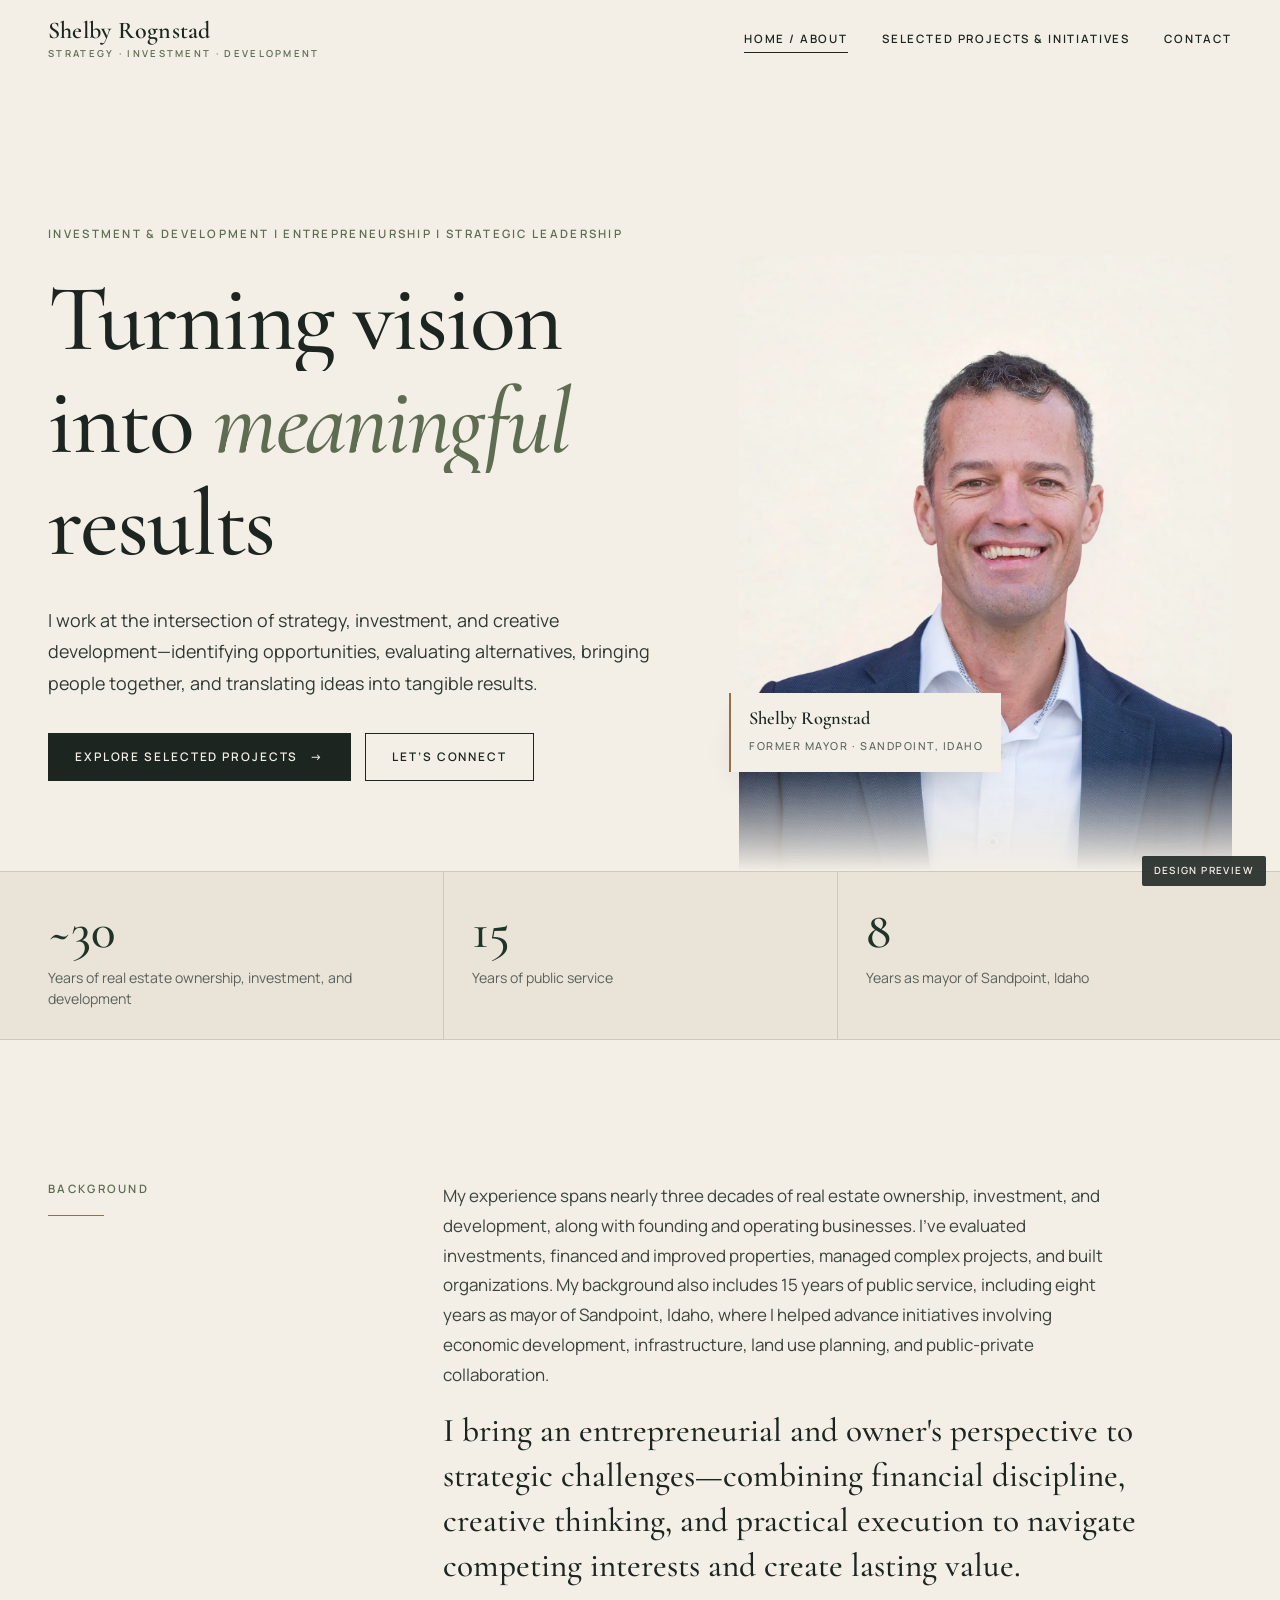
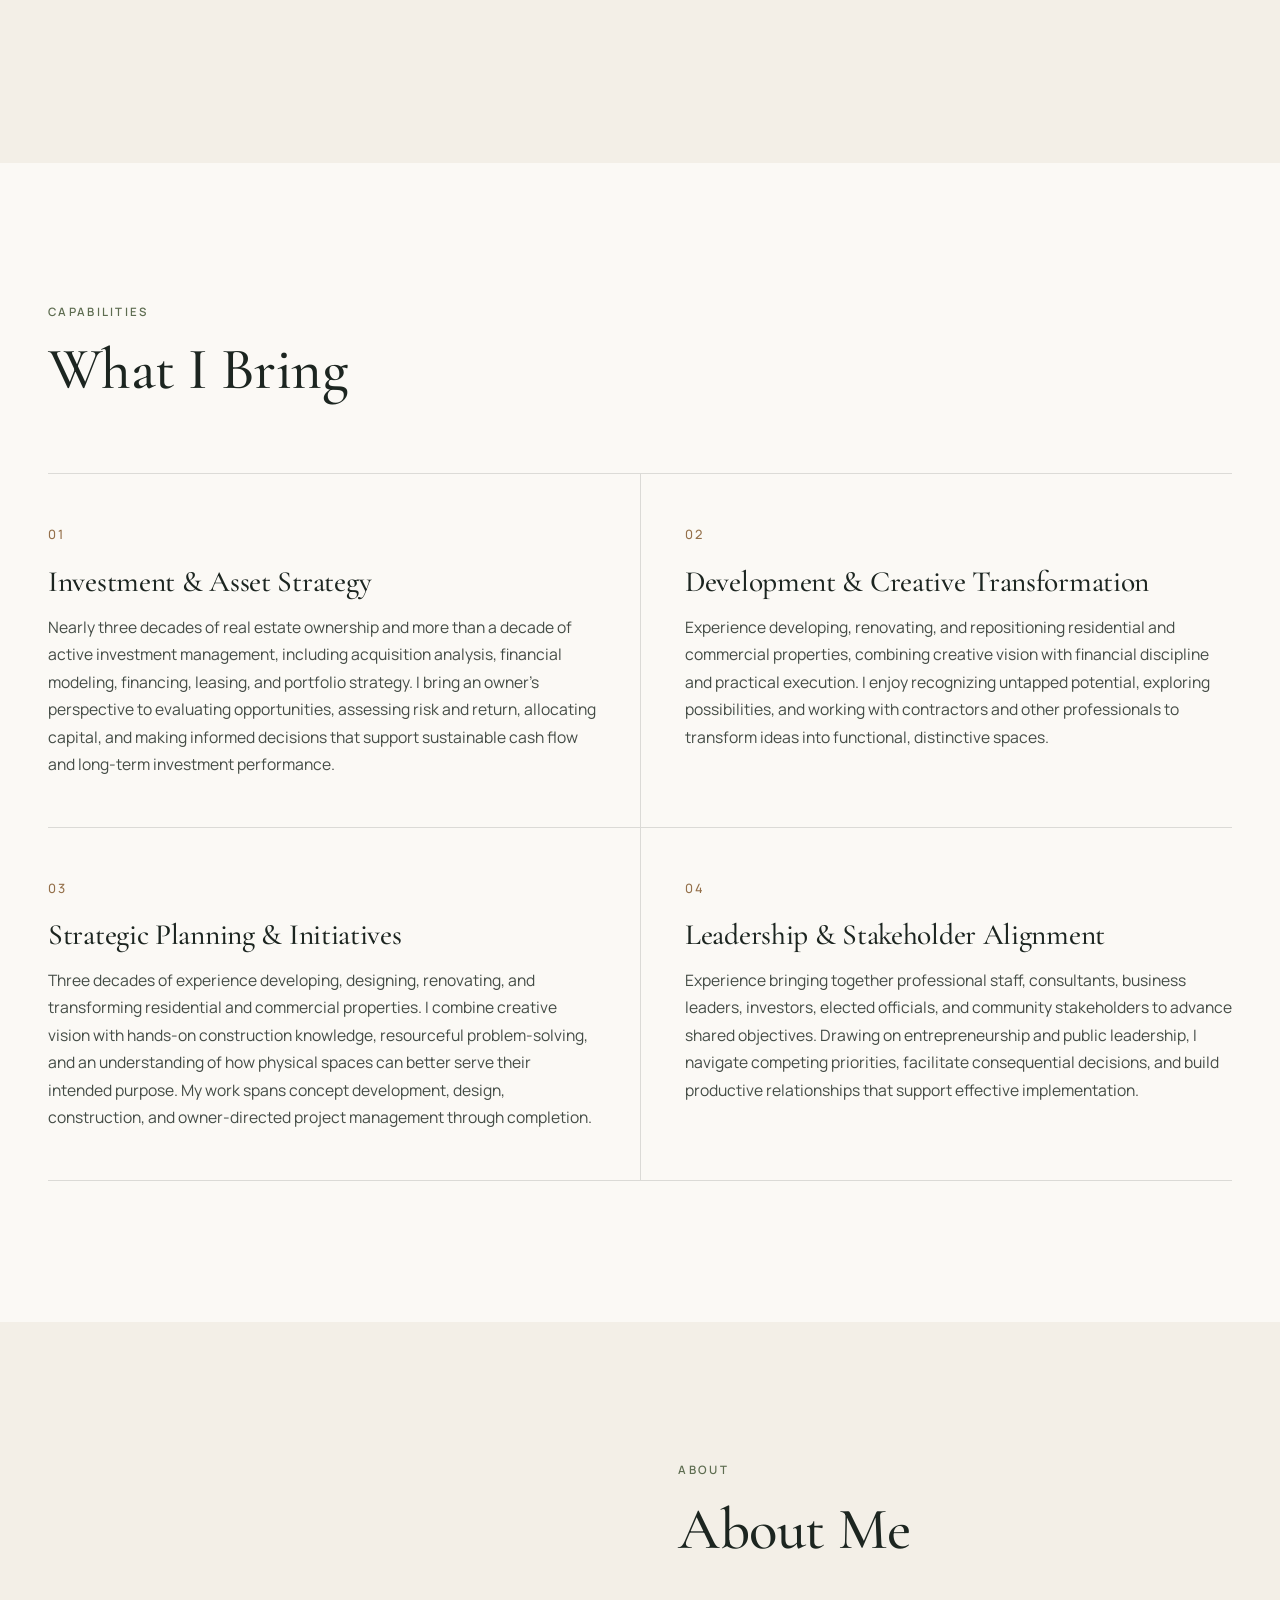
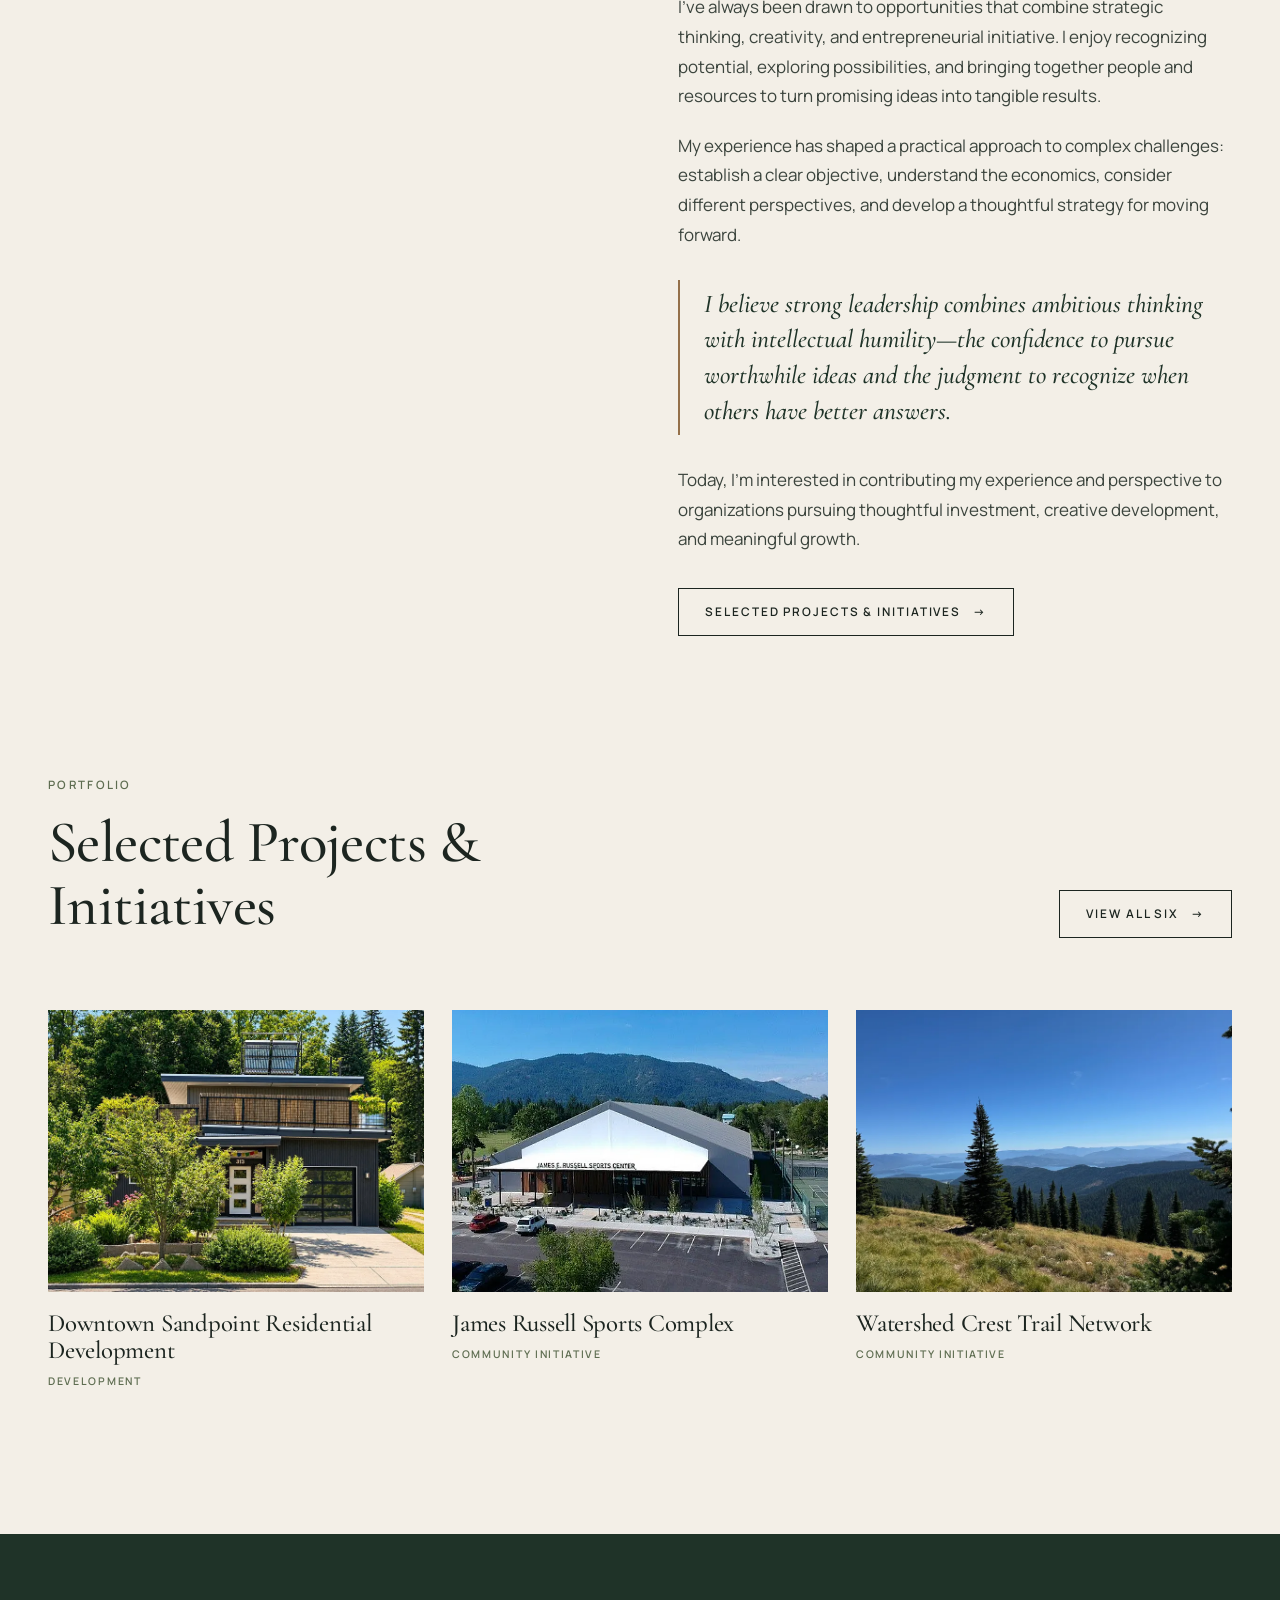
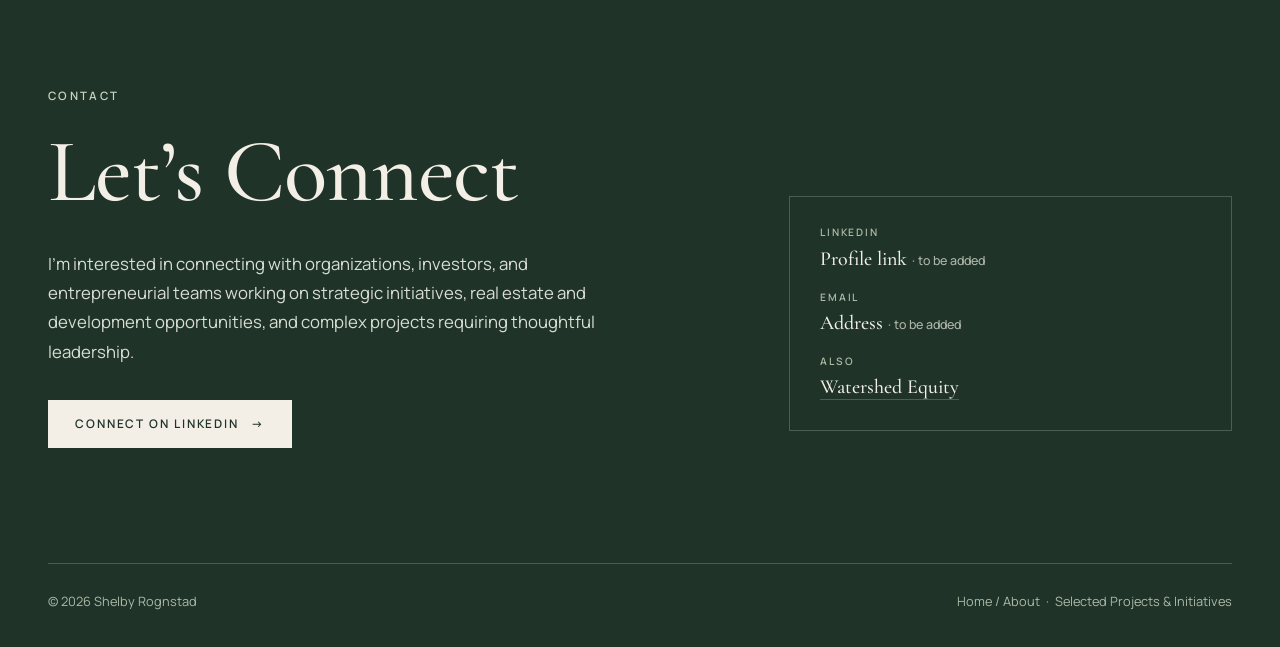
==== shelby/index.html @ 0f91127c "Design preview: refined Shelby Rognstad and Watershed Equity sites Static HTML/CSS/JS, noindex. Appr" ====
<!doctype html>
<html lang="en">
<head>
<meta charset="utf-8">
<meta name="viewport" content="width=device-width, initial-scale=1">
<title>Shelby Rognstad | Investment, Development &amp; Strategic Leadership</title>
<meta name="description" content="Shelby Rognstad works at the intersection of strategy, investment, and creative development, with nearly three decades of real estate ownership, investment, and development experience.">
<meta name="robots" content="noindex, nofollow">
<meta property="og:title" content="Shelby Rognstad | Investment, Development &amp; Strategic Leadership">
<meta property="og:description" content="Turning vision into meaningful results.">
<meta property="og:image" content="img/portrait-1400.webp">
<meta property="og:type" content="website">
<meta name="theme-color" content="#F3EFE7">
<link rel="icon" href="data:image/svg+xml,%3Csvg xmlns='http://www.w3.org/2000/svg' viewBox='0 0 64 64'%3E%3Crect width='64' height='64' fill='%231F3328'/%3E%3Ctext x='32' y='42' font-family='Georgia,serif' font-size='28' fill='%23F3EFE7' text-anchor='middle'%3ESR%3C/text%3E%3C/svg%3E">
<link rel="preconnect" href="https://fonts.googleapis.com">
<link rel="preconnect" href="https://fonts.gstatic.com" crossorigin>
<link rel="stylesheet" href="https://fonts.googleapis.com/css2?family=Cormorant+Garamond:ital,wght@0,500;0,600;1,500&family=Manrope:wght@400;500;600&display=swap">
<link rel="stylesheet" href="css/site.css">
<link rel="preload" as="image" href="img/portrait-1400.webp">
</head>
<body>
<a class="skip" href="#main">Skip to content</a>

<header class="site-head">
  <div class="wrap head-in">
    <a class="brand" href="index.html" aria-label="Shelby Rognstad, home"><b>Shelby Rognstad</b><small>Strategy · Investment · Development</small></a>
    <nav class="nav" aria-label="Main">
      <a href="index.html" aria-current="page">Home / About</a>
      <a href="projects.html">Selected Projects &amp; Initiatives</a>
      <a href="#contact">Contact</a>
    </nav>
    <button class="menu-btn" aria-label="Menu" aria-expanded="false"><span></span><span></span><span></span></button>
  </div>
</header>

<main id="main">
  <section class="hero">
    <div class="wrap hero-grid">
      <div class="hero-copy">
        <div class="eyebrow rv">Investment &amp; Development | Entrepreneurship | Strategic Leadership</div>
        <h1><span class="line"><span>Turning vision</span></span><span class="line"><span>into <em>meaningful</em></span></span><span class="line"><span>results</span></span></h1>
        <p class="lede rv rv-d1">I work at the intersection of strategy, investment, and creative development—identifying opportunities, evaluating alternatives, bringing people together, and translating ideas into tangible results.</p>
        <div class="btn-row rv rv-d2">
          <a class="btn" href="projects.html">Explore selected projects <span class="arr" aria-hidden="true">→</span></a>
          <a class="btn ghost" href="#contact">Let’s connect</a>
        </div>
      </div>
      <figure class="hero-figure rv rv-d1">
        <img src="img/portrait-1400.webp" srcset="img/portrait-800.webp 800w, img/portrait-1400.webp 1400w" sizes="(max-width:980px) 90vw, 44vw" width="1400" height="1750" alt="Professional portrait of Shelby Rognstad" fetchpriority="high">
        <figcaption class="hero-tag"><b>Shelby Rognstad</b><span>Former Mayor · Sandpoint, Idaho</span></figcaption>
      </figure>
    </div>
  </section>

  <section class="facts" aria-label="At a glance">
    <div class="wrap">
      <ul>
        <li class="rv"><b>~30</b><span>Years of real estate ownership, investment, and development</span></li>
        <li class="rv rv-d1"><b>15</b><span>Years of public service</span></li>
        <li class="rv rv-d2"><b>8</b><span>Years as mayor of Sandpoint, Idaho</span></li>
      </ul>
    </div>
  </section>

  <section class="section">
    <div class="wrap intro">
      <div class="label rv"><div class="eyebrow">Background</div><span class="rule"></span></div>
      <div>
        <p class="rest rv">My experience spans nearly three decades of real estate ownership, investment, and development, along with founding and operating businesses. I've evaluated investments, financed and improved properties, managed complex projects, and built organizations. My background also includes 15 years of public service, including eight years as mayor of Sandpoint, Idaho, where I helped advance initiatives involving economic development, infrastructure, land use planning, and public-private collaboration.</p>
        <p class="big rv">I bring an entrepreneurial and owner's perspective to strategic challenges—combining financial discipline, creative thinking, and practical execution to navigate competing interests and create lasting value.</p>
      </div>
    </div>
  </section>

  <section class="section caps-sec">
    <div class="wrap">
      <div class="section-head">
        <div><div class="eyebrow rv">Capabilities</div><h2 class="rv rv-d1" style="margin-top:18px">What I Bring</h2></div>
      </div>
      <div class="caps">
        <article class="cap rv"><span class="num">01</span><h3>Investment &amp; Asset Strategy</h3><p>Nearly three decades of real estate ownership and more than a decade of active investment management, including acquisition analysis, financial modeling, financing, leasing, and portfolio strategy. I bring an owner's perspective to evaluating opportunities, assessing risk and return, allocating capital, and making informed decisions that support sustainable cash flow and long-term investment performance.</p></article>
        <article class="cap rv rv-d1"><span class="num">02</span><h3>Development &amp; Creative Transformation</h3><p>Experience developing, renovating, and repositioning residential and commercial properties, combining creative vision with financial discipline and practical execution. I enjoy recognizing untapped potential, exploring possibilities, and working with contractors and other professionals to transform ideas into functional, distinctive spaces.</p></article>
        <article class="cap rv"><span class="num">03</span><h3>Strategic Planning &amp; Initiatives</h3><p>Three decades of experience developing, designing, renovating, and transforming residential and commercial properties. I combine creative vision with hands-on construction knowledge, resourceful problem-solving, and an understanding of how physical spaces can better serve their intended purpose. My work spans concept development, design, construction, and owner-directed project management through completion.</p></article>
        <article class="cap rv rv-d1"><span class="num">04</span><h3>Leadership &amp; Stakeholder Alignment</h3><p>Experience bringing together professional staff, consultants, business leaders, investors, elected officials, and community stakeholders to advance shared objectives. Drawing on entrepreneurship and public leadership, I navigate competing priorities, facilitate consequential decisions, and build productive relationships that support effective implementation.</p></article>
      </div>
    </div>
  </section>

  <section class="section">
    <div class="wrap about">
      <figure class="about-media rv-img" style="margin:0">
        <img data-parallax src="img/forest-house-1100.webp" srcset="img/forest-house-700.webp 700w, img/forest-house-1100.webp 1100w" sizes="(max-width:980px) 92vw, 46vw" width="1100" height="1467" loading="lazy" alt="Forest residence approached by a wooded driveway">
        <figcaption>Forest residence</figcaption>
      </figure>
      <div>
        <div class="eyebrow rv">About</div>
        <h2 class="rv rv-d1">About Me</h2>
        <p class="rv">I've always been drawn to opportunities that combine strategic thinking, creativity, and entrepreneurial initiative. I enjoy recognizing potential, exploring possibilities, and bringing together people and resources to turn promising ideas into tangible results.</p>
        <p class="rv">My experience has shaped a practical approach to complex challenges: establish a clear objective, understand the economics, consider different perspectives, and develop a thoughtful strategy for moving forward.</p>
        <blockquote class="rv">I believe strong leadership combines ambitious thinking with intellectual humility—the confidence to pursue worthwhile ideas and the judgment to recognize when others have better answers.</blockquote>
        <p class="rv">Today, I'm interested in contributing my experience and perspective to organizations pursuing thoughtful investment, creative development, and meaningful growth.</p>
        <div class="btn-row rv"><a class="btn ghost" href="projects.html">Selected Projects &amp; Initiatives <span class="arr" aria-hidden="true">→</span></a></div>
      </div>
    </div>
  </section>

  <section class="section" style="padding-top:0">
    <div class="wrap">
      <div class="section-head">
        <div><div class="eyebrow rv">Portfolio</div><h2 class="rv rv-d1" style="margin-top:18px">Selected Projects &amp; Initiatives</h2></div>
        <div class="rv" style="justify-self:end"><a class="btn ghost" href="projects.html">View all six <span class="arr" aria-hidden="true">→</span></a></div>
      </div>
      <div class="teaser">
        <a class="tcard rv" href="projects.html#residential"><div class="ph"><img src="img/duplex-exterior-800.webp" width="800" height="600" loading="lazy" alt="Downtown residential development, landscaped front exterior"></div><div class="meta"><h3>Downtown Sandpoint Residential Development</h3></div><span class="cat">Development</span></a>
        <a class="tcard rv rv-d1" href="projects.html#sports"><div class="ph"><img src="img/sports-complex-800.webp" width="800" height="452" loading="lazy" alt="James Russell Sports Complex building and tennis courts"></div><div class="meta"><h3>James Russell Sports Complex</h3></div><span class="cat">Community initiative</span></a>
        <a class="tcard rv rv-d2" href="projects.html#trail"><div class="ph"><img src="img/trail-landscape-800.webp" width="800" height="600" loading="lazy" alt="View from Watershed Crest Trail"></div><div class="meta"><h3>Watershed Crest Trail Network</h3></div><span class="cat">Community initiative</span></a>
      </div>
    </div>
  </section>
</main>

<footer class="contact" id="contact">
  <div class="wrap">
    <div class="contact-grid">
      <div>
        <div class="eyebrow rv">Contact</div>
        <h2 class="rv rv-d1">Let’s Connect</h2>
        <p class="rv">I'm interested in connecting with organizations, investors, and entrepreneurial teams working on strategic initiatives, real estate and development opportunities, and complex projects requiring thoughtful leadership.</p>
        <div class="btn-row rv"><a class="btn light" href="#contact" aria-disabled="true">Connect on LinkedIn <span class="arr" aria-hidden="true">→</span></a></div>
      </div>
      <dl class="contact-card rv rv-d1">
        <dt>LinkedIn</dt><dd>Profile link <span class="todo">· to be added</span></dd>
        <dt>Email</dt><dd>Address <span class="todo">· to be added</span></dd>
        <dt>Also</dt><dd><a href="../watershed/index.html">Watershed Equity</a></dd>
      </dl>
    </div>
    <div class="foot">
      <span>© <span data-year>2026</span> Shelby Rognstad</span>
      <span><a href="index.html">Home / About</a> &nbsp;·&nbsp; <a href="projects.html">Selected Projects &amp; Initiatives</a></span>
    </div>
  </div>
</footer>

<div class="preview-badge" aria-hidden="true">Design preview</div>
<script src="js/site.js" defer></script>
</body>
</html>
---- shelby/css/site.css ----
/* Shelby Rognstad — personal site. Warm editorial identity. */
:root{
  --paper:#F3EFE7; --paper-2:#EAE4D8; --paper-3:#E2DACB;
  --ink:#1C2520; --forest:#1F3328; --forest-2:#2A4234;
  --moss:#5E6D51; --bronze:#94704A; --muted:#5A615A;
  --line:rgba(28,37,32,.14); --line-light:rgba(243,239,231,.22);
  --serif:'Cormorant Garamond',Georgia,'Times New Roman',serif;
  --sans:'Manrope',system-ui,-apple-system,'Segoe UI',Arial,sans-serif;
  --wrap:1240px; --gut:clamp(20px,4vw,48px);
  --ease:cubic-bezier(.2,.7,.2,1);
}
*{box-sizing:border-box}
html{scroll-behavior:smooth;-webkit-text-size-adjust:100%}
body{margin:0;background:var(--paper);color:var(--ink);font:400 17px/1.75 var(--sans);-webkit-font-smoothing:antialiased;text-rendering:optimizeLegibility}
img{display:block;max-width:100%;height:auto}
a{color:inherit}
p{margin:0 0 1.15em}
h1,h2,h3{font-family:var(--serif);font-weight:500;line-height:1.08;margin:0;letter-spacing:-.01em}
.wrap{width:min(var(--wrap),100% - var(--gut)*2);margin-inline:auto}
.eyebrow{font:600 .72rem/1.4 var(--sans);letter-spacing:.2em;text-transform:uppercase;color:var(--moss)}
.skip{position:absolute;left:-9999px;top:8px;background:var(--forest);color:#fff;padding:10px 14px;z-index:100}
.skip:focus{left:8px}
:focus-visible{outline:2px solid var(--bronze);outline-offset:3px}

/* ---------- header ---------- */
.site-head{position:sticky;top:0;z-index:50;background:rgba(243,239,231,.86);backdrop-filter:saturate(1.2) blur(12px);-webkit-backdrop-filter:saturate(1.2) blur(12px);border-bottom:1px solid transparent;transition:border-color .3s,transform .4s var(--ease)}
.site-head.scrolled{border-color:var(--line)}
.site-head.hide{transform:translateY(-100%)}
.head-in{display:flex;align-items:center;justify-content:space-between;min-height:78px;gap:24px}
.brand{text-decoration:none;display:flex;flex-direction:column;line-height:1}
.brand b{font:600 1.5rem/1 var(--serif);letter-spacing:.01em}
.brand small{font:600 .6rem/1 var(--sans);letter-spacing:.24em;text-transform:uppercase;color:var(--moss);margin-top:6px}
.nav{display:flex;gap:34px}
.nav a{position:relative;text-decoration:none;font:600 .72rem/1 var(--sans);letter-spacing:.16em;text-transform:uppercase;padding:8px 0}
.nav a::after{content:"";position:absolute;left:0;right:0;bottom:0;height:1px;background:currentColor;transform:scaleX(0);transform-origin:right;transition:transform .45s var(--ease)}
.nav a:hover::after,.nav a[aria-current="page"]::after{transform:scaleX(1);transform-origin:left}
.menu-btn{display:none;background:none;border:0;padding:10px;margin-right:-10px;cursor:pointer;color:var(--ink)}
.menu-btn span{display:block;width:24px;height:1.5px;background:currentColor;margin:5px 0;transition:transform .35s var(--ease),opacity .2s}
.menu-open .menu-btn span:nth-child(1){transform:translateY(6.5px) rotate(45deg)}
.menu-open .menu-btn span:nth-child(2){opacity:0}
.menu-open .menu-btn span:nth-child(3){transform:translateY(-6.5px) rotate(-45deg)}

/* ---------- buttons ---------- */
.btn{display:inline-flex;align-items:center;gap:12px;text-decoration:none;font:600 .74rem/1 var(--sans);letter-spacing:.16em;text-transform:uppercase;padding:17px 26px;border:1px solid var(--ink);background:var(--ink);color:var(--paper);transition:background .35s var(--ease),color .35s var(--ease),border-color .35s}
.btn:hover{background:transparent;color:var(--ink)}
.btn .arr{transition:transform .35s var(--ease)}
.btn:hover .arr{transform:translateX(4px)}
.btn.ghost{background:transparent;color:var(--ink)}
.btn.ghost:hover{background:var(--ink);color:var(--paper)}
.btn.light{background:var(--paper);color:var(--forest);border-color:var(--paper)}
.btn.light:hover{background:transparent;color:var(--paper)}
.btn-row{display:flex;flex-wrap:wrap;gap:14px;margin-top:34px}

/* ---------- hero ---------- */
.hero{position:relative;overflow:hidden}
.hero-grid{display:grid;grid-template-columns:1.12fr .88fr;align-items:end;gap:clamp(24px,5vw,80px);min-height:min(88vh,860px)}
.hero-copy{padding:clamp(56px,9vh,120px) 0 clamp(56px,10vh,110px)}
.hero h1{font-size:clamp(3rem,7.4vw,6.6rem);font-weight:500;margin:26px 0 30px;letter-spacing:-.022em}
.hero h1 em{font-style:italic;color:var(--moss)}
.hero .lede{font-size:clamp(1.05rem,1.4vw,1.2rem);max-width:34em;color:#2f3832}
.hero-figure{position:relative;align-self:end;margin:0}
.hero-figure img{width:100%;max-height:82vh;object-fit:cover;object-position:50% 0;-webkit-mask-image:linear-gradient(180deg,#000 82%,transparent);mask-image:linear-gradient(180deg,#000 82%,transparent)}
.hero-tag{position:absolute;left:-10px;bottom:16%;background:var(--paper);padding:14px 18px;border-left:2px solid var(--bronze);box-shadow:0 18px 40px -24px rgba(28,37,32,.45)}
.hero-tag b{display:block;font:600 1rem/1.2 var(--serif);font-size:1.15rem}
.hero-tag span{font:500 .68rem/1.4 var(--sans);letter-spacing:.14em;text-transform:uppercase;color:var(--muted)}

/* ---------- facts strip ---------- */
.facts{border-block:1px solid var(--line);background:var(--paper-2)}
.facts ul{list-style:none;margin:0;padding:0;display:grid;grid-template-columns:repeat(3,1fr)}
.facts li{padding:34px 28px 30px;border-left:1px solid var(--line)}
.facts li:first-child{border-left:0;padding-left:0}
.facts b{display:block;font:500 clamp(2.4rem,4vw,3.4rem)/1 var(--serif);color:var(--forest)}
.facts span{display:block;margin-top:10px;font-size:.88rem;line-height:1.5;color:var(--muted);max-width:22em}

/* ---------- sections ---------- */
.section{padding:clamp(80px,11vw,150px) 0}
.section-head{display:grid;grid-template-columns:.9fr 1.1fr;gap:clamp(24px,5vw,80px);align-items:end;margin-bottom:clamp(40px,6vw,72px)}
.section-head h2{font-size:clamp(2.4rem,4.6vw,4.2rem)}
.section-head p{color:var(--muted);max-width:36em;margin:0}
.intro{display:grid;grid-template-columns:.42fr 1fr;gap:clamp(24px,5vw,80px)}
.intro .big{font:500 clamp(1.6rem,2.6vw,2.25rem)/1.35 var(--serif);color:var(--ink);margin-bottom:1em}
.intro .rest{color:#3b443d;max-width:40em}
.intro .label{position:sticky;top:110px;align-self:start}
.rule{display:block;width:56px;height:1px;background:var(--bronze);margin:18px 0}

/* capabilities */
.caps-sec{background:#FBF9F5}
.caps{display:grid;grid-template-columns:1fr 1fr;border-top:1px solid var(--line)}
.cap{position:relative;padding:44px 44px 48px 0;border-bottom:1px solid var(--line)}
.cap:nth-child(even){padding:44px 0 48px 44px;border-left:1px solid var(--line)}
.cap .num{font:500 .8rem/1 var(--sans);letter-spacing:.14em;color:var(--bronze)}
.cap h3{font-size:clamp(1.65rem,2.3vw,2.1rem);margin:18px 0 16px}
.cap p{color:#434b45;font-size:.98rem;margin:0}
.cap::before{content:"";position:absolute;left:0;top:-1px;height:1px;width:0;background:var(--forest);transition:width .8s var(--ease)}
.cap:nth-child(even)::before{left:44px}
.cap:hover::before{width:calc(100% - 44px)}

/* about */
.about{display:grid;grid-template-columns:1fr 1fr;gap:clamp(32px,6vw,96px);align-items:center}
.about-media{position:relative;overflow:hidden;aspect-ratio:4/5;background:var(--paper-3)}
.about-media img{width:100%;height:118%;object-fit:cover;will-change:transform}
.about-media figcaption{position:absolute;left:0;bottom:0;background:var(--paper);padding:10px 16px;font-size:.72rem;letter-spacing:.12em;text-transform:uppercase;color:var(--muted)}
.about h2{font-size:clamp(2.6rem,4.6vw,4.2rem);margin:20px 0 30px}
.about p{color:#3b443d}
.about blockquote{margin:30px 0;padding:6px 0 6px 24px;border-left:2px solid var(--bronze);font:italic 500 clamp(1.35rem,2vw,1.7rem)/1.4 var(--serif);color:var(--forest)}

/* project teaser (home) */
.teaser{display:grid;grid-template-columns:repeat(3,1fr);gap:28px}
.tcard{text-decoration:none;display:block}
.tcard .ph{overflow:hidden;aspect-ratio:4/3;background:var(--paper-3)}
.tcard img{width:100%;height:100%;object-fit:cover;transition:transform 1.1s var(--ease)}
.tcard:hover img{transform:scale(1.045)}
.tcard .meta{display:flex;justify-content:space-between;gap:16px;margin-top:18px;align-items:baseline}
.tcard h3{font-size:1.55rem}
.tcard .cat{font:600 .66rem/1.4 var(--sans);letter-spacing:.16em;text-transform:uppercase;color:var(--moss);white-space:nowrap}

/* ---------- page banner ---------- */
.banner{background:var(--forest);color:var(--paper);padding:clamp(90px,13vw,170px) 0 clamp(60px,8vw,100px);position:relative;overflow:hidden}
.banner .eyebrow{color:#C9D2C0}
.banner h1{font-size:clamp(3rem,7.2vw,6.4rem);margin-top:22px;max-width:11em}
.banner p{max-width:36em;color:#D9DED3;margin-top:28px}
.banner .index{display:flex;flex-wrap:wrap;gap:10px 28px;margin-top:44px;padding-top:26px;border-top:1px solid var(--line-light)}
.banner .index a{text-decoration:none;font:600 .7rem/1.4 var(--sans);letter-spacing:.16em;text-transform:uppercase;color:#E8ECE2;opacity:.8;transition:opacity .2s}
.banner .index a:hover{opacity:1}

/* ---------- projects ---------- */
.group{padding:clamp(70px,9vw,120px) 0 20px}
.group-title{display:flex;align-items:baseline;justify-content:space-between;gap:24px;padding-bottom:22px;border-bottom:1px solid var(--line);margin-bottom:clamp(40px,6vw,80px)}
.group-title h2{font-size:clamp(2rem,3.6vw,3.2rem)}
.group-title span{font:600 .7rem/1 var(--sans);letter-spacing:.18em;text-transform:uppercase;color:var(--moss)}
.project{display:grid;grid-template-columns:1.08fr .92fr;gap:clamp(28px,5vw,80px);align-items:start;margin-bottom:clamp(80px,10vw,140px);scroll-margin-top:110px}
.project:nth-of-type(even) .p-media{order:2}
.p-media{position:relative}
.p-body .num{font:500 .8rem/1 var(--sans);letter-spacing:.14em;color:var(--bronze)}
.p-body h3{font-size:clamp(2rem,3.2vw,2.9rem);margin:16px 0 22px}
.p-body p{color:#3d463f;font-size:.98rem}
.p-body .tags{display:flex;flex-wrap:wrap;gap:8px;margin-top:22px}
.p-body .tags span{font:600 .64rem/1 var(--sans);letter-spacing:.14em;text-transform:uppercase;border:1px solid var(--line);padding:8px 11px;color:var(--muted)}
.p-body{position:sticky;top:110px}

/* galleries: consistent footprint */
.gallery{display:grid;gap:8px;aspect-ratio:4/3.2}
.gallery.g1{grid-template-columns:1fr}
.gallery.g3{grid-template-columns:1.6fr 1fr;grid-template-rows:1fr 1fr}
.gallery.g3 .g-item:first-child{grid-row:1/3}
.gallery.g2{grid-template-columns:1.55fr 1fr}
.g-item{position:relative;overflow:hidden;background:var(--paper-3);cursor:zoom-in;border:0;padding:0;display:block;width:100%;height:100%}
.g-item img{width:100%;height:100%;object-fit:cover;transition:transform 1.1s var(--ease)}
.g-item:hover img{transform:scale(1.04)}
.g-item .zoom{position:absolute;right:12px;bottom:12px;width:36px;height:36px;border-radius:50%;background:rgba(243,239,231,.92);display:grid;place-items:center;opacity:0;transform:translateY(6px);transition:.35s var(--ease)}
.g-item:hover .zoom,.g-item:focus-visible .zoom{opacity:1;transform:none}
.g-count{position:absolute;left:12px;top:12px;background:rgba(28,37,32,.72);color:#fff;font:600 .64rem/1 var(--sans);letter-spacing:.14em;padding:7px 9px;text-transform:uppercase}

/* placeholder for commissioned photography */
.placeholder{aspect-ratio:4/3.2;display:grid;place-items:center;text-align:center;background:
  repeating-linear-gradient(135deg,transparent 0 14px,rgba(94,109,81,.06) 14px 15px),var(--paper-2);border:1px solid var(--line);color:var(--muted)}
.placeholder svg{width:34px;height:34px;stroke:var(--moss);fill:none;stroke-width:1.2;margin:0 auto 14px}
.placeholder b{display:block;font:500 1.35rem/1.2 var(--serif);color:var(--ink)}
.placeholder span{display:block;margin-top:8px;font:600 .64rem/1.4 var(--sans);letter-spacing:.16em;text-transform:uppercase}

/* ---------- contact / footer ---------- */
.contact{background:var(--forest);color:var(--paper);padding:clamp(90px,12vw,160px) 0 0}
.contact .eyebrow{color:#C9D2C0}
.contact-grid{display:grid;grid-template-columns:1.2fr .8fr;gap:clamp(32px,6vw,96px);align-items:end}
.contact h2{font-size:clamp(3rem,7vw,6.2rem);margin:20px 0 28px}
.contact p{color:#D9DED3;max-width:34em;font-size:1.05rem}
.contact-card{border:1px solid var(--line-light);padding:30px}
.contact-card dt{font:600 .64rem/1 var(--sans);letter-spacing:.18em;text-transform:uppercase;color:#AEB9A6;margin-top:20px}
.contact-card dt:first-child{margin-top:0}
.contact-card dd{margin:8px 0 0;font:500 1.25rem/1.3 var(--serif)}
.contact-card dd a{text-decoration:none;border-bottom:1px solid var(--line-light)}
.contact-card .todo{font:500 .78rem/1.5 var(--sans);color:#C6CEBF;opacity:.85}
.foot{margin-top:clamp(70px,9vw,120px);border-top:1px solid var(--line-light);padding:26px 0 34px;display:flex;justify-content:space-between;gap:20px;flex-wrap:wrap;font-size:.8rem;color:#AEB9A6}
.foot a{text-decoration:none}
.foot a:hover{color:#fff}

/* ---------- lightbox ---------- */
.lb{position:fixed;inset:0;z-index:200;background:rgba(16,22,18,.94);display:none;align-items:center;justify-content:center;padding:60px 70px}
.lb.open{display:flex;animation:lbIn .35s var(--ease)}
@keyframes lbIn{from{opacity:0}to{opacity:1}}
.lb img{max-width:100%;max-height:100%;object-fit:contain;box-shadow:0 30px 80px rgba(0,0,0,.5)}
.lb button{position:absolute;background:none;border:1px solid rgba(255,255,255,.3);color:#fff;width:48px;height:48px;border-radius:50%;cursor:pointer;font-size:20px;display:grid;place-items:center;transition:background .2s}
.lb button:hover{background:rgba(255,255,255,.12)}
.lb .x{top:18px;right:18px}.lb .prev{left:14px;top:50%;margin-top:-24px}.lb .next{right:14px;top:50%;margin-top:-24px}
.lb .cap{position:absolute;bottom:18px;left:0;right:0;text-align:center;color:#d6dbd2;font-size:.82rem;padding:0 70px}

/* ---------- preview badge ---------- */
.preview-badge{position:fixed;right:14px;bottom:14px;z-index:60;background:var(--ink);color:var(--paper);font:600 .62rem/1 var(--sans);letter-spacing:.14em;text-transform:uppercase;padding:10px 12px;border-radius:2px;opacity:.88}

/* ---------- reveal ---------- */
.js .rv{opacity:0;transform:translateY(26px);transition:opacity 1s var(--ease),transform 1s var(--ease)}
.js .rv.in{opacity:1;transform:none}
.js .rv-d1{transition-delay:.08s}.js .rv-d2{transition-delay:.16s}.js .rv-d3{transition-delay:.24s}
.js .rv-img{clip-path:inset(0 0 100% 0);transition:clip-path 1.3s var(--ease)}
.js .rv-img.in{clip-path:inset(0 0 0 0)}
.js .hero .line{display:block;overflow:hidden}
.js .hero .line>span{display:block;transform:translateY(105%);transition:transform 1.1s var(--ease)}
.js .loaded .hero .line>span{transform:none}
.js .loaded .hero .line:nth-child(2)>span{transition-delay:.08s}
.js .loaded .hero .line:nth-child(3)>span{transition-delay:.16s}

@media (prefers-reduced-motion:reduce){
  *,*::before,*::after{animation:none!important;transition:none!important;scroll-behavior:auto!important}
  .js .rv,.js .rv-img,.js .hero .line>span{opacity:1;transform:none;clip-path:none}
}

/* ---------- responsive ---------- */
@media (max-width:980px){
  .hero-grid{grid-template-columns:1fr;min-height:0;gap:0}
  .hero-copy{padding:56px 0 30px}
  .hero-figure{max-width:520px;margin-left:auto}
  .hero-tag{left:0}
  .section-head,.intro,.about,.contact-grid{grid-template-columns:1fr}
  .intro .label{position:static}
  .project,.project:nth-of-type(even){grid-template-columns:1fr}
  .project:nth-of-type(even) .p-media{order:0}
  .p-body{position:static}
  .teaser{grid-template-columns:1fr 1fr}
}
@media (max-width:760px){
  body{font-size:16px}
  .nav{position:fixed;inset:78px 0 auto 0;flex-direction:column;gap:0;background:var(--paper);border-bottom:1px solid var(--line);padding:8px var(--gut) 20px;transform:translateY(-8px);opacity:0;pointer-events:none;transition:.35s var(--ease)}
  .nav a{padding:16px 0;border-bottom:1px solid var(--line);font-size:.78rem}
  .nav a::after{display:none}
  .menu-open .nav{transform:none;opacity:1;pointer-events:auto}
  .menu-btn{display:block}
  .facts ul{grid-template-columns:1fr}
  .facts li,.facts li:first-child{border-left:0;border-top:1px solid var(--line);padding:24px 0}
  .facts li:first-child{border-top:0}
  .caps{grid-template-columns:1fr}
  .cap,.cap:nth-child(even){padding:34px 0 36px;border-left:0}
  .cap:nth-child(even)::before{left:0}
  .teaser{grid-template-columns:1fr}
  .gallery{aspect-ratio:auto}
  .gallery.g3{grid-template-rows:auto auto;grid-template-columns:1fr 1fr}
  .gallery.g3 .g-item:first-child{grid-row:auto;grid-column:1/3;aspect-ratio:4/3}
  .gallery.g3 .g-item{aspect-ratio:1}
  .gallery.g2 .g-item{aspect-ratio:3/4}
  .gallery.g1 .g-item{aspect-ratio:4/3}
  .lb{padding:60px 12px}
  .lb .prev,.lb .next{top:auto;bottom:14px;margin:0}
  .lb .cap{bottom:76px}
}
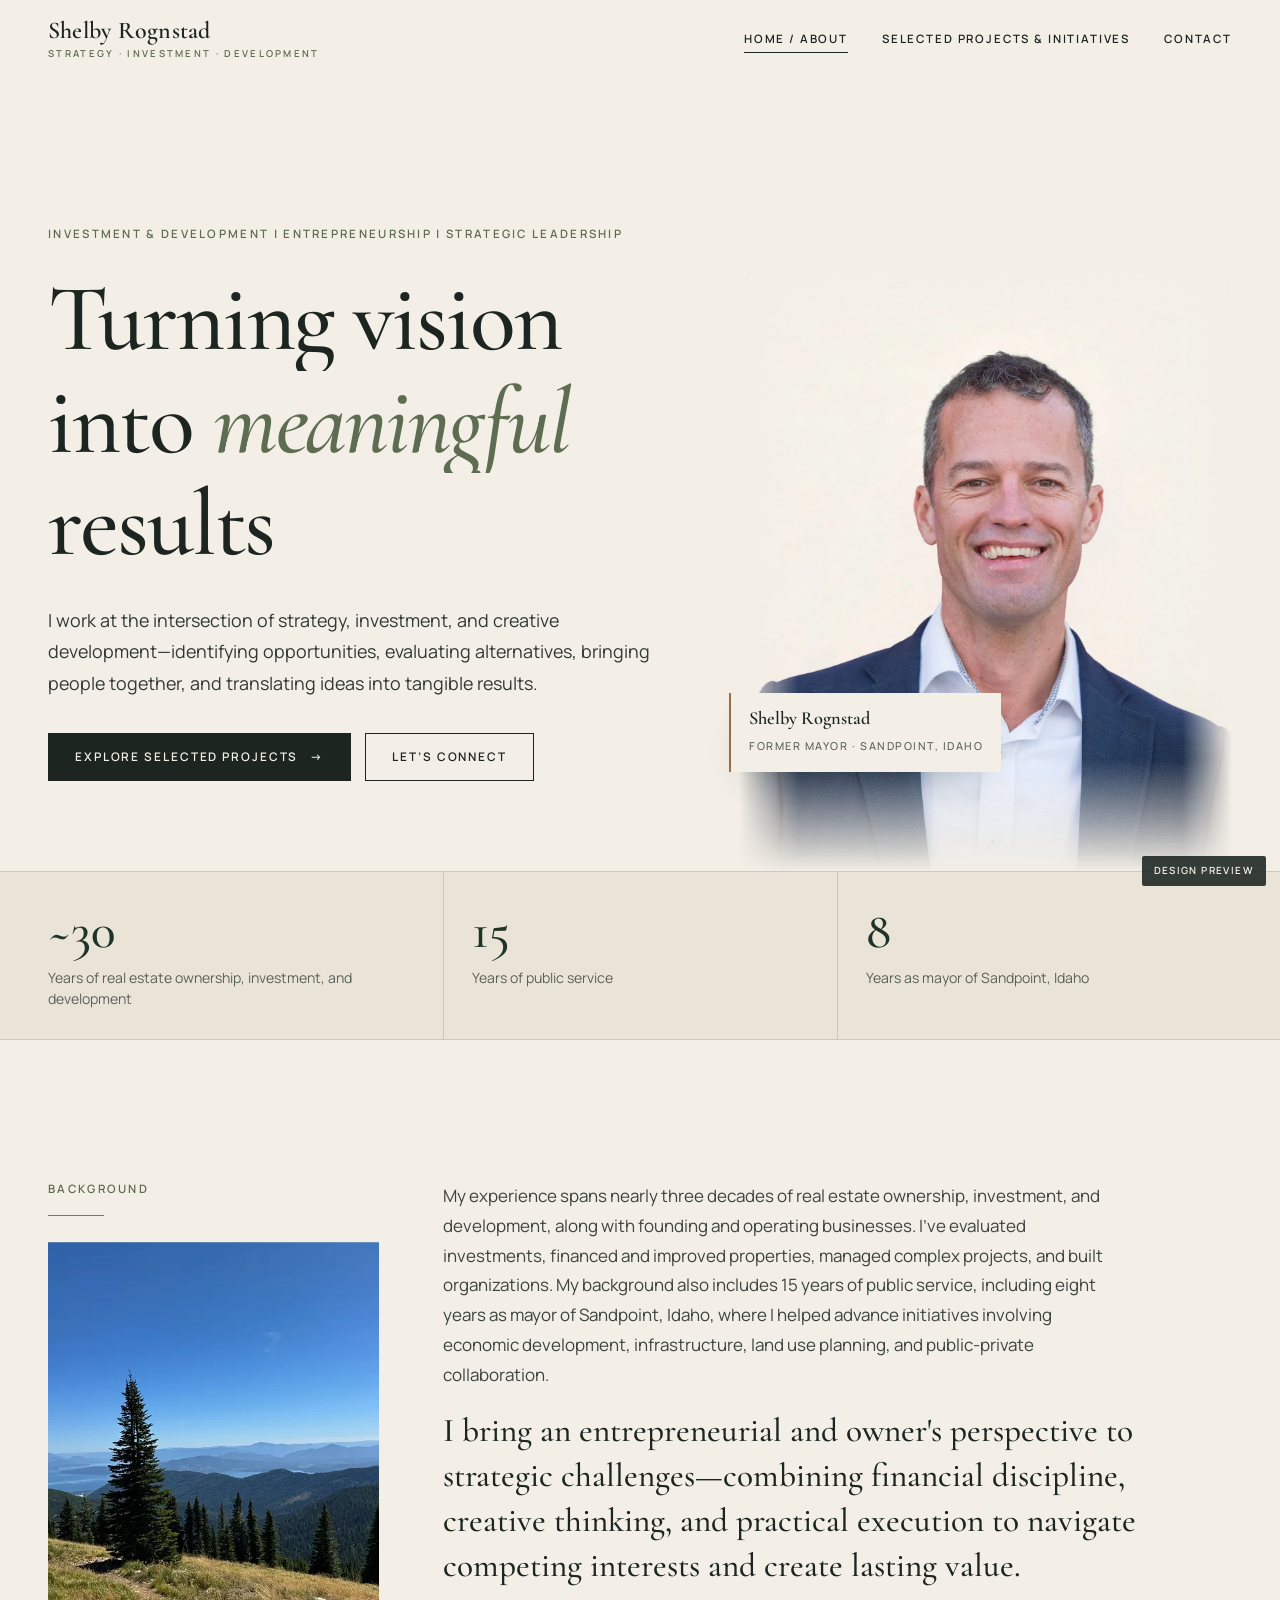
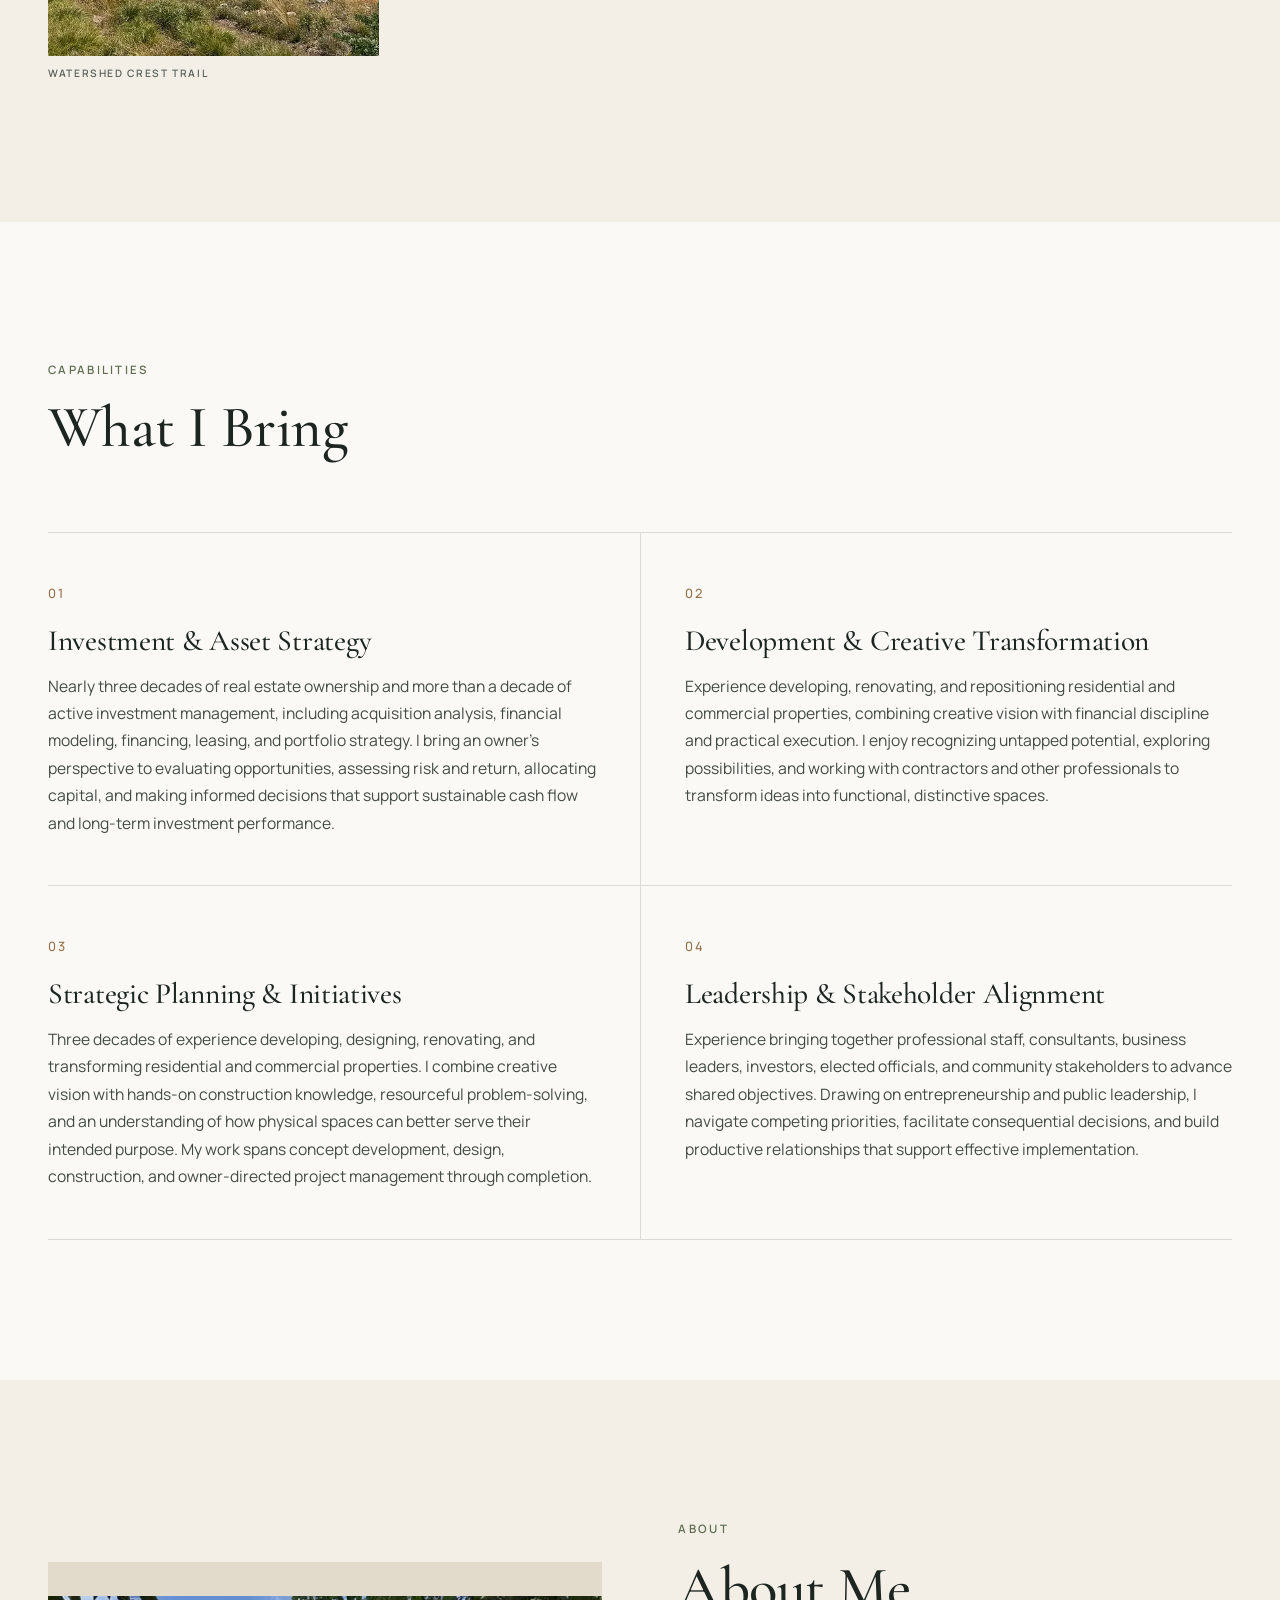
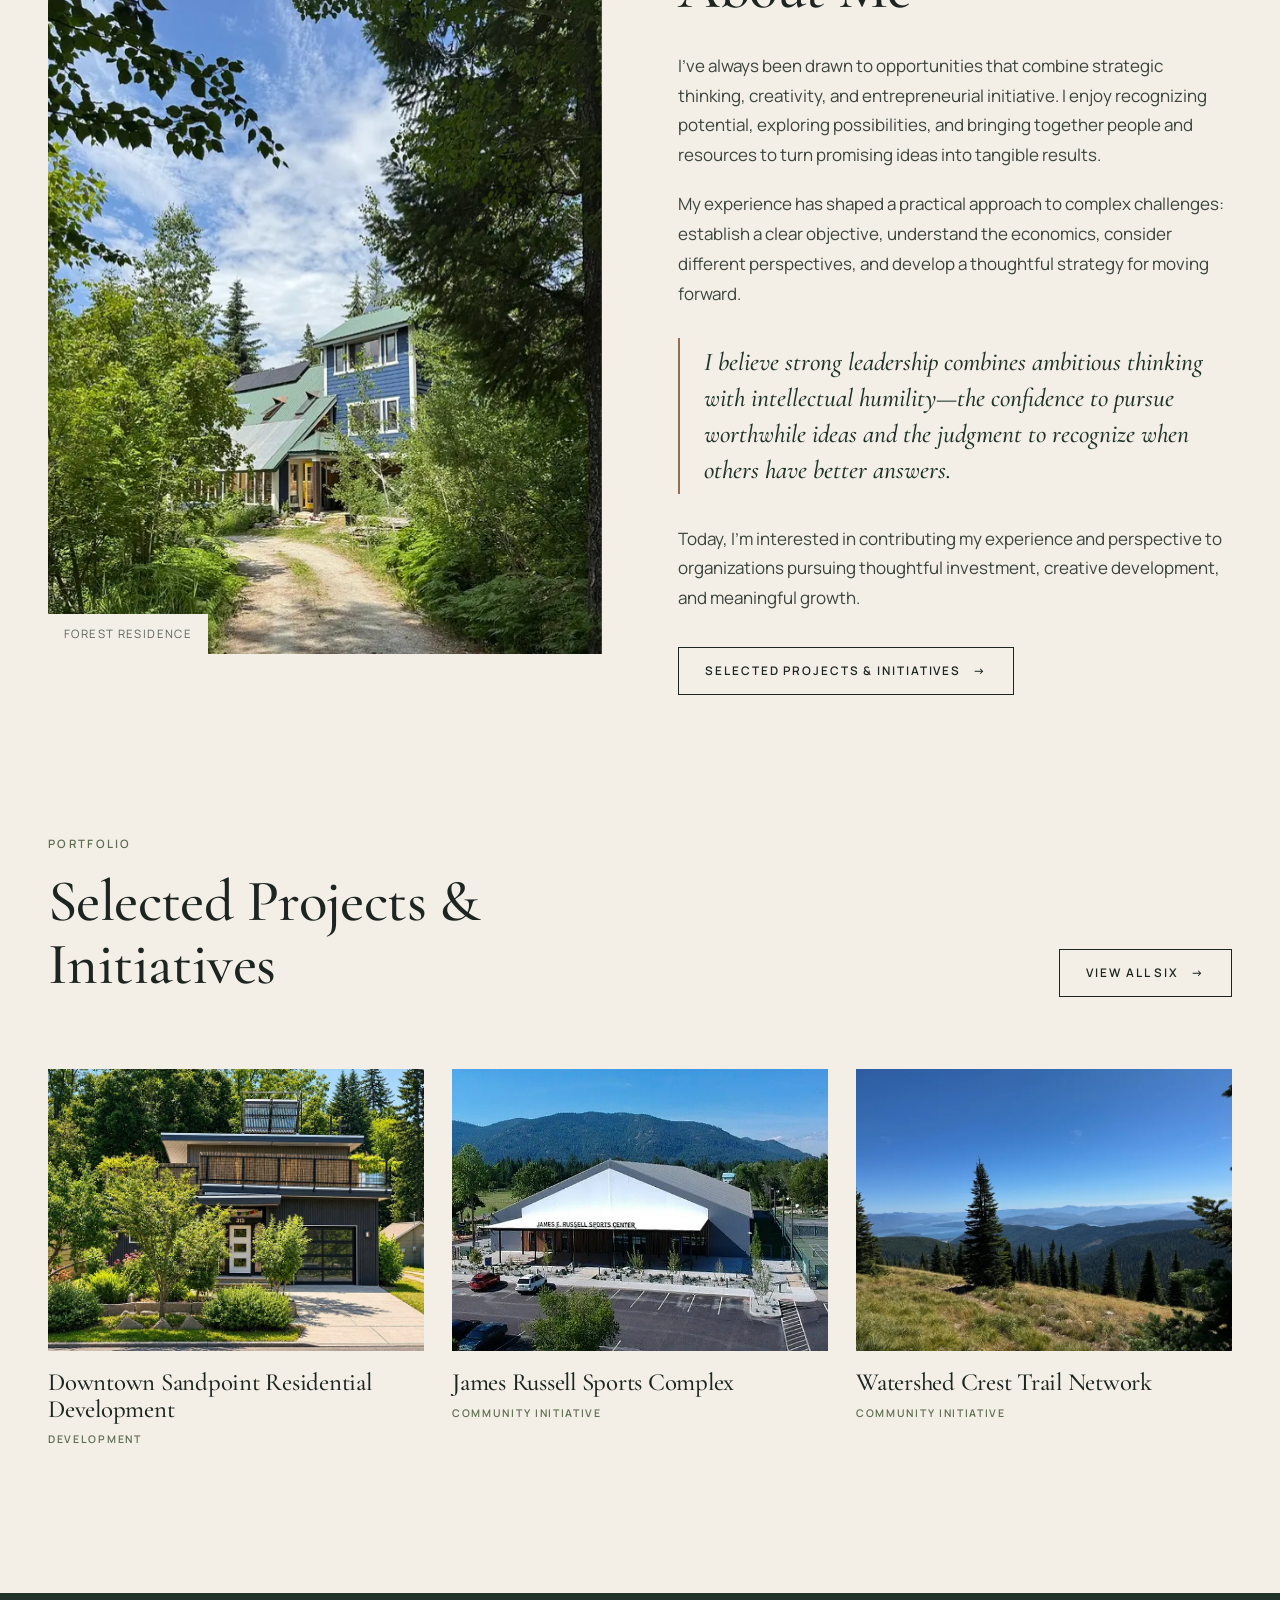
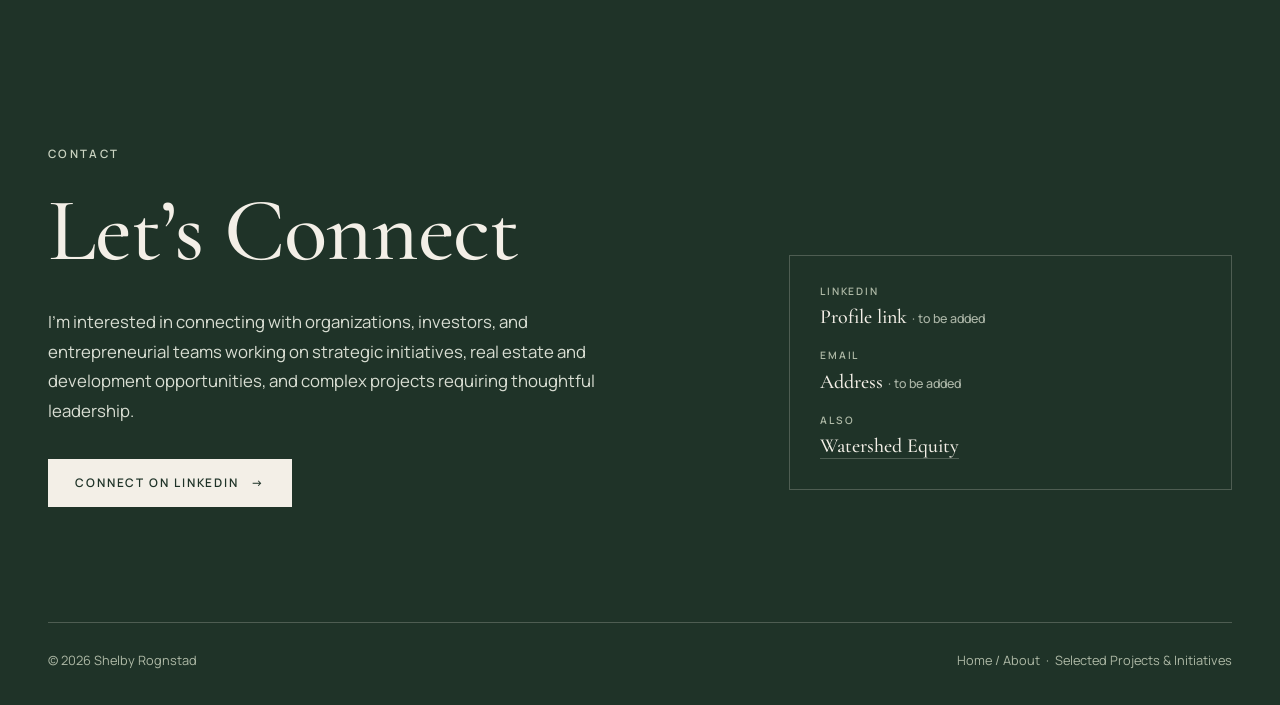
==== commit e83413a2: "Fix scroll-reveal images not appearing; add photo to Background column The reveal clipped the observ" ====
--- a/shelby/index.html
+++ b/shelby/index.html
@@ -64,7 +64,10 @@
 
   <section class="section">
     <div class="wrap intro">
-      <div class="label rv"><div class="eyebrow">Background</div><span class="rule"></span></div>
+      <div class="label">
+        <div class="rv"><div class="eyebrow">Background</div><span class="rule"></span></div>
+        <figure class="intro-media rv-img"><img src="img/trail-landscape-800.webp" srcset="img/trail-landscape-800.webp 800w, img/trail-landscape-1600.webp 1600w" sizes="(max-width:980px) 92vw, 30vw" width="800" height="600" alt="View from Watershed Crest Trail"><figcaption>Watershed Crest Trail</figcaption></figure>
+      </div>
       <div>
         <p class="rest rv">My experience spans nearly three decades of real estate ownership, investment, and development, along with founding and operating businesses. I've evaluated investments, financed and improved properties, managed complex projects, and built organizations. My background also includes 15 years of public service, including eight years as mayor of Sandpoint, Idaho, where I helped advance initiatives involving economic development, infrastructure, land use planning, and public-private collaboration.</p>
         <p class="big rv">I bring an entrepreneurial and owner's perspective to strategic challenges—combining financial discipline, creative thinking, and practical execution to navigate competing interests and create lasting value.</p>
@@ -89,7 +92,7 @@
   <section class="section">
     <div class="wrap about">
       <figure class="about-media rv-img" style="margin:0">
-        <img data-parallax src="img/forest-house-1100.webp" srcset="img/forest-house-700.webp 700w, img/forest-house-1100.webp 1100w" sizes="(max-width:980px) 92vw, 46vw" width="1100" height="1467" loading="lazy" alt="Forest residence approached by a wooded driveway">
+        <img data-parallax src="img/forest-house-1100.webp" srcset="img/forest-house-700.webp 700w, img/forest-house-1100.webp 1100w" sizes="(max-width:980px) 92vw, 46vw" width="1100" height="1467" alt="Forest residence approached by a wooded driveway">
         <figcaption>Forest residence</figcaption>
       </figure>
       <div>
--- a/shelby/css/site.css
+++ b/shelby/css/site.css
@@ -59,7 +59,9 @@
 .hero h1 em{font-style:italic;color:var(--moss)}
 .hero .lede{font-size:clamp(1.05rem,1.4vw,1.2rem);max-width:34em;color:#2f3832}
 .hero-figure{position:relative;align-self:end;margin:0}
-.hero-figure img{width:100%;max-height:82vh;object-fit:cover;object-position:50% 0;-webkit-mask-image:linear-gradient(180deg,#000 82%,transparent);mask-image:linear-gradient(180deg,#000 82%,transparent)}
+.hero-figure img{width:100%;max-height:82vh;object-fit:cover;object-position:50% 0;
+  -webkit-mask-image:linear-gradient(180deg,transparent,#000 10%,#000 82%,transparent),linear-gradient(90deg,transparent,#000 12%,#000 90%,transparent);-webkit-mask-composite:source-in;
+  mask-image:linear-gradient(180deg,transparent,#000 10%,#000 82%,transparent),linear-gradient(90deg,transparent,#000 12%,#000 90%,transparent);mask-composite:intersect}
 .hero-tag{position:absolute;left:-10px;bottom:16%;background:var(--paper);padding:14px 18px;border-left:2px solid var(--bronze);box-shadow:0 18px 40px -24px rgba(28,37,32,.45)}
 .hero-tag b{display:block;font:600 1rem/1.2 var(--serif);font-size:1.15rem}
 .hero-tag span{font:500 .68rem/1.4 var(--sans);letter-spacing:.14em;text-transform:uppercase;color:var(--muted)}
@@ -81,6 +83,10 @@
 .intro .big{font:500 clamp(1.6rem,2.6vw,2.25rem)/1.35 var(--serif);color:var(--ink);margin-bottom:1em}
 .intro .rest{color:#3b443d;max-width:40em}
 .intro .label{position:sticky;top:110px;align-self:start}
+.intro-media{margin:26px 0 0;overflow:hidden;background:var(--paper-3)}
+.intro-media img{width:100%;aspect-ratio:4/5;object-fit:cover;object-position:45% 50%}
+.intro-media figcaption{padding-top:10px;font:600 .64rem/1.4 var(--sans);letter-spacing:.16em;text-transform:uppercase;color:var(--muted);background:var(--paper)}
+.intro{align-items:start}
 .rule{display:block;width:56px;height:1px;background:var(--bronze);margin:18px 0}
 
 /* capabilities */
@@ -191,8 +197,9 @@
 .js .rv{opacity:0;transform:translateY(26px);transition:opacity 1s var(--ease),transform 1s var(--ease)}
 .js .rv.in{opacity:1;transform:none}
 .js .rv-d1{transition-delay:.08s}.js .rv-d2{transition-delay:.16s}.js .rv-d3{transition-delay:.24s}
-.js .rv-img{clip-path:inset(0 0 100% 0);transition:clip-path 1.3s var(--ease)}
-.js .rv-img.in{clip-path:inset(0 0 0 0)}
+/* clip the image, not the observed wrapper: a fully clipped target never reports as intersecting */
+.js .rv-img>img{clip-path:inset(0 0 100% 0);transition:clip-path 1.3s var(--ease)}
+.js .rv-img.in>img{clip-path:inset(0 0 0 0)}
 .js .hero .line{display:block;overflow:hidden}
 .js .hero .line>span{display:block;transform:translateY(105%);transition:transform 1.1s var(--ease)}
 .js .loaded .hero .line>span{transform:none}
@@ -201,7 +208,7 @@
 
 @media (prefers-reduced-motion:reduce){
   *,*::before,*::after{animation:none!important;transition:none!important;scroll-behavior:auto!important}
-  .js .rv,.js .rv-img,.js .hero .line>span{opacity:1;transform:none;clip-path:none}
+  .js .rv,.js .rv-img>img,.js .hero .line>span{opacity:1;transform:none;clip-path:none}
 }
 
 /* ---------- responsive ---------- */
@@ -212,6 +219,8 @@
   .hero-tag{left:0}
   .section-head,.intro,.about,.contact-grid{grid-template-columns:1fr}
   .intro .label{position:static}
+  .intro-media{max-width:520px}
+  .intro-media img{aspect-ratio:4/3}
   .project,.project:nth-of-type(even){grid-template-columns:1fr}
   .project:nth-of-type(even) .p-media{order:0}
   .p-body{position:static}
